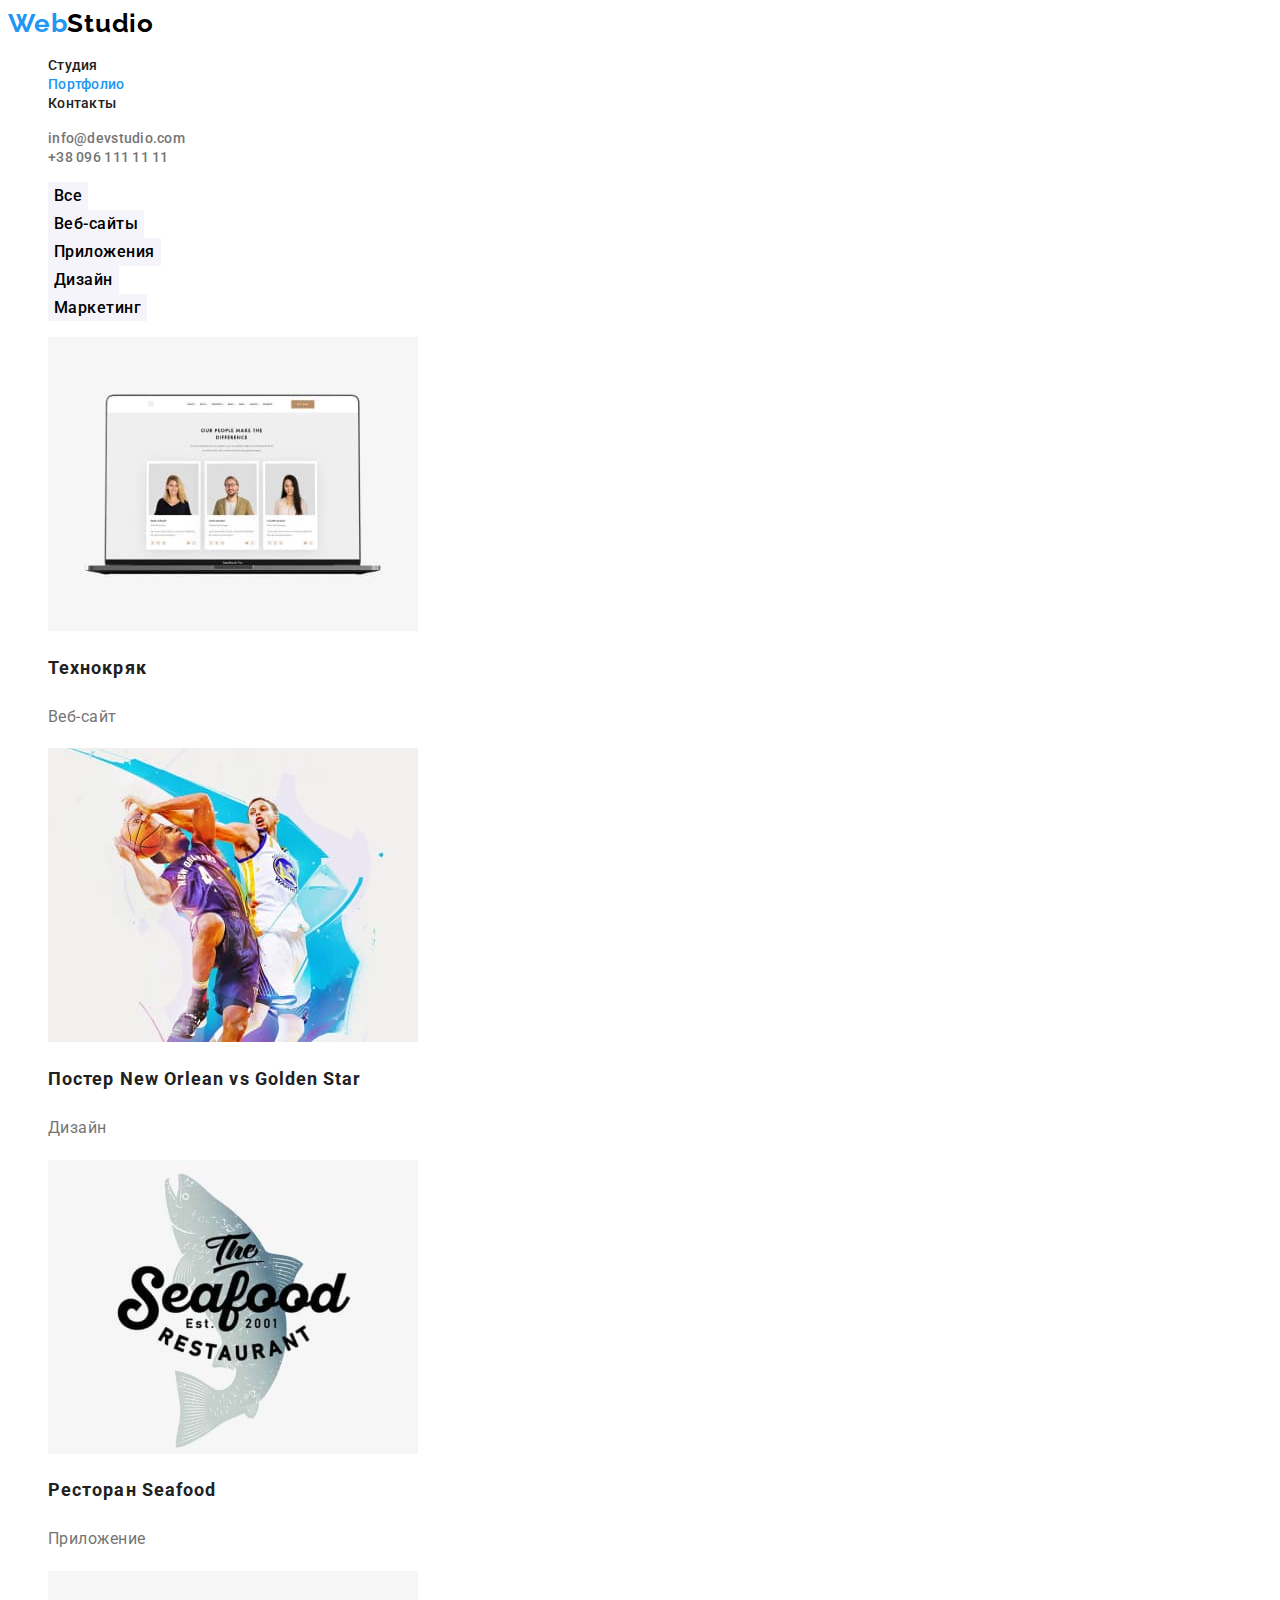
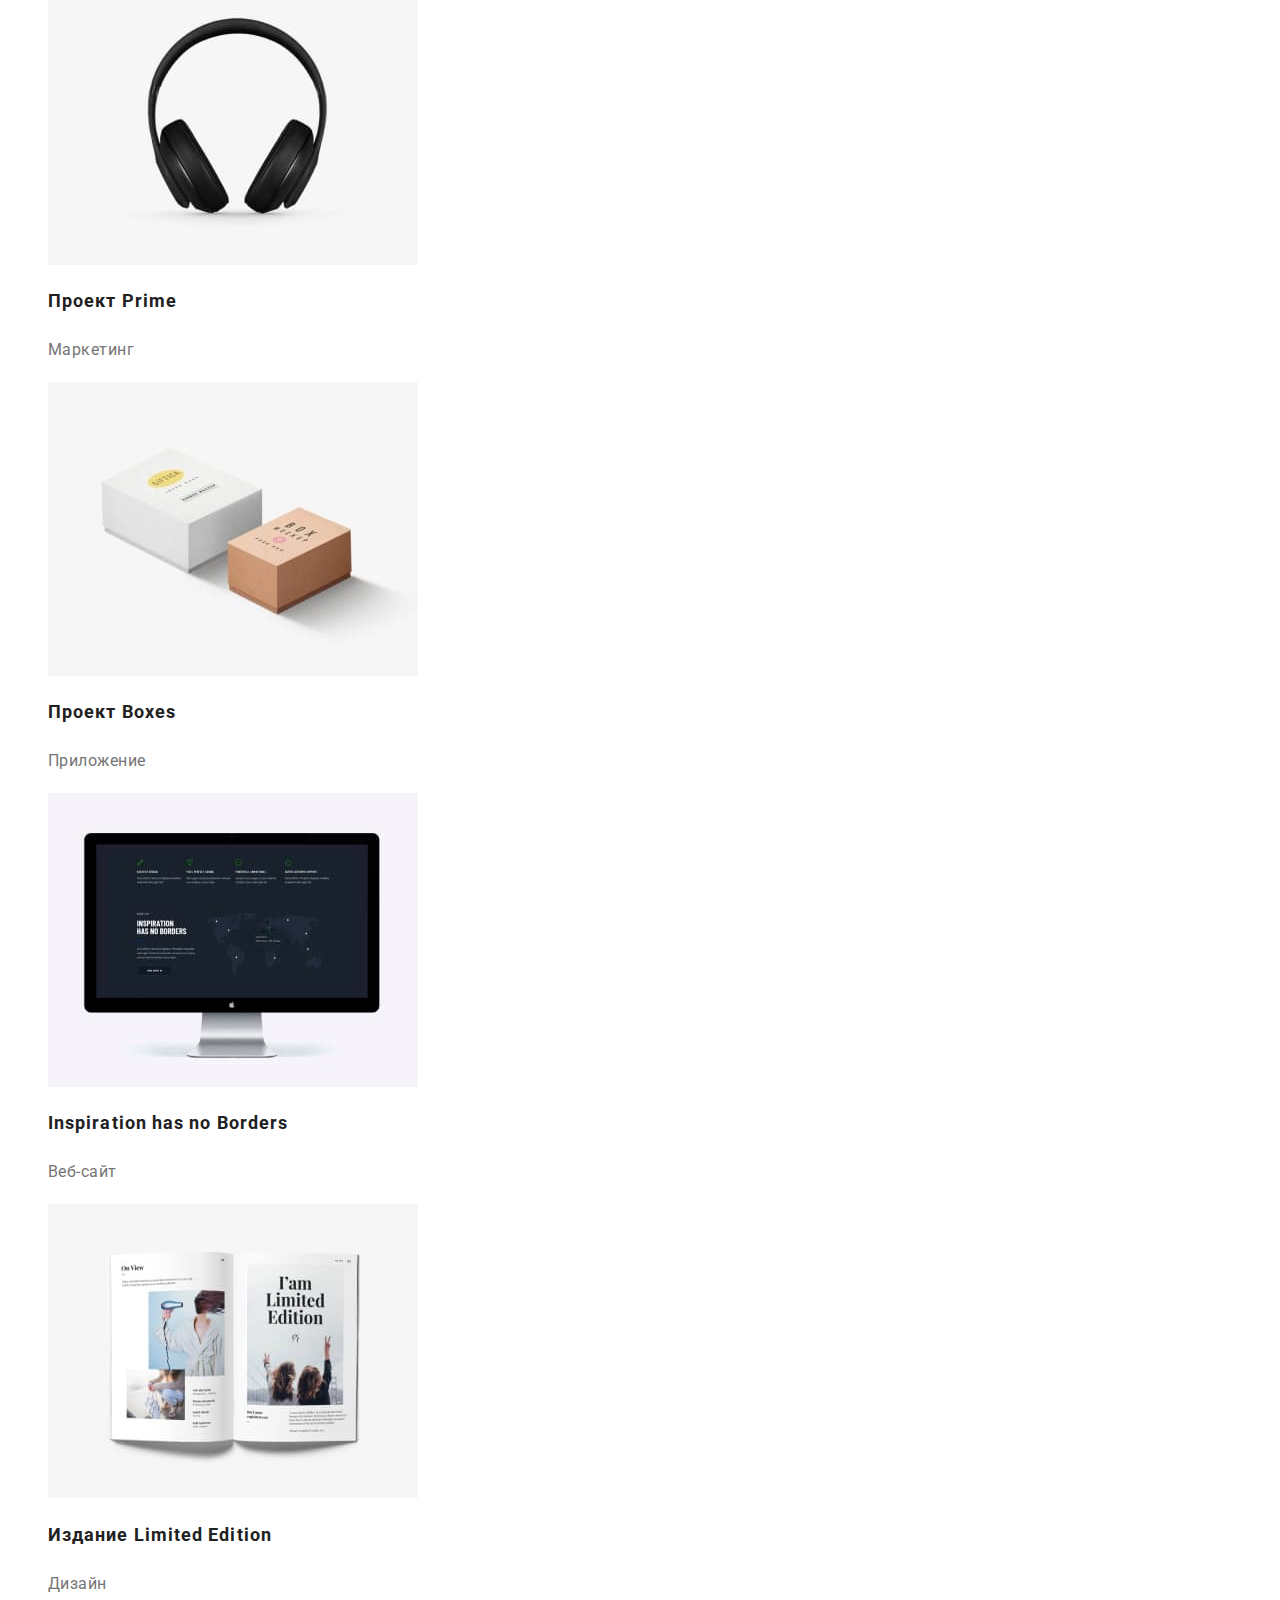
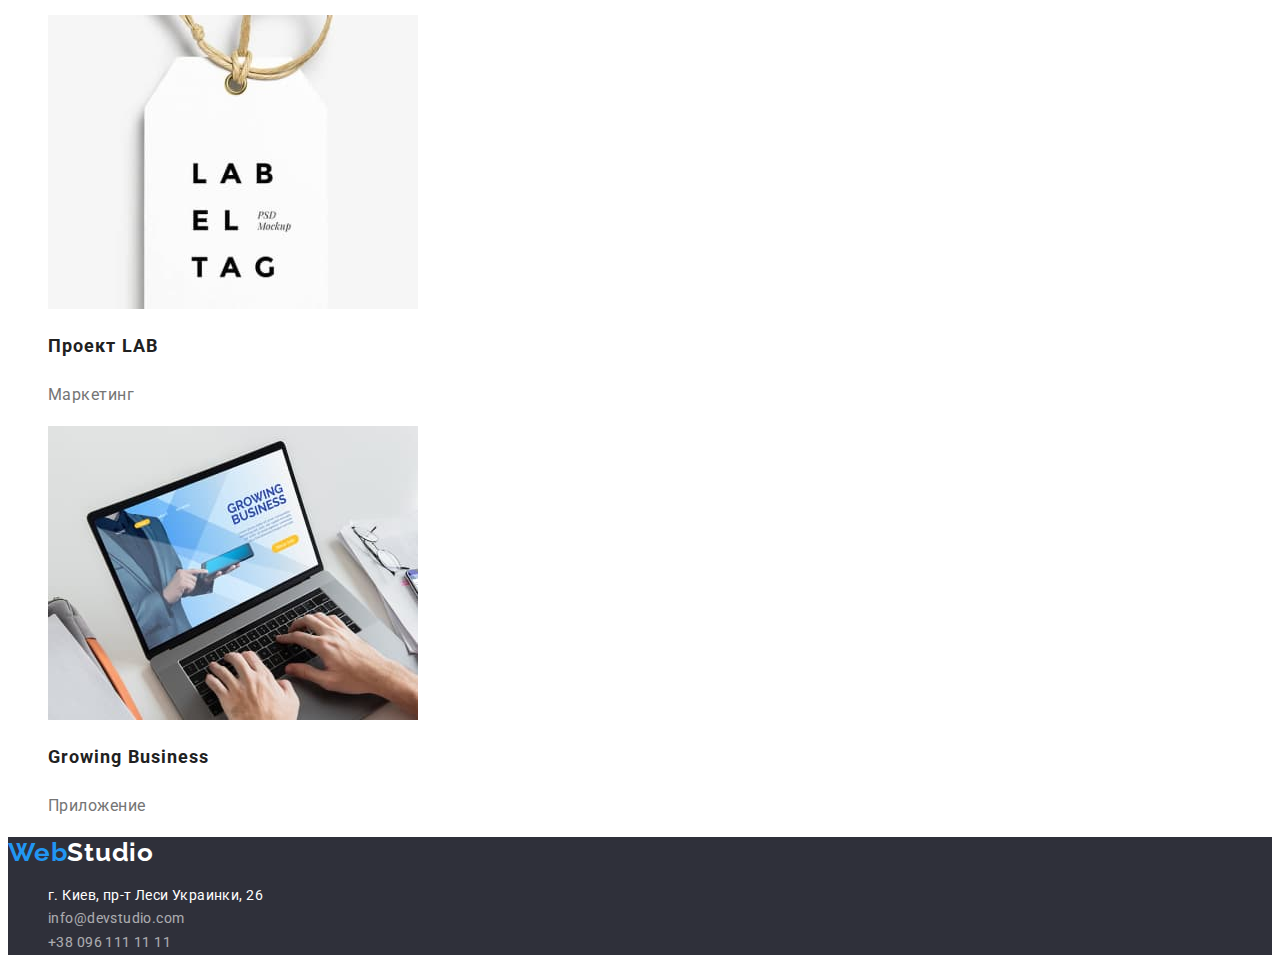
==== portfolio.html @ 5fc8ac6e "Создает репозиторий для ДЗ№3" ====
<!DOCTYPE html>
<html lang="ru">
  <head>
    <meta charset="UTF-8" />
    <meta http-equiv="X-UA-Compatible" content="IE=edge" />
    <meta name="viewport" content="width=device-width, initial-scale=1.0" />
    <title>Портфолио</title>
    <link rel="preconnect" href="https://fonts.googleapis.com" />
    <link rel="preconnect" href="https://fonts.gstatic.com" crossorigin />
    <link
      href="https://fonts.googleapis.com/css2?family=Raleway:wght@700&family=Roboto:wght@400;500;700;900&display=swap"
      rel="stylesheet"
    />
    <link rel="stylesheet" href="./css/styles.css" />
  </head>
  <body>
    <!--Шапка-->
    <header>
      <!--Навигация на странице-->
      <nav>
        <a class="logo" href="./index.html"> <span>Web</span>Studio </a>

        <ul class="nav-list">
          <li><a class="nav-item" href="./index.html">Студия</a></li>
          <li>
            <a class="nav-item active" href="./portfolio.html">Портфолио</a>
          </li>
          <li><a class="nav-item" href="">Контакты</a></li>
        </ul>
      </nav>

      <!--Контакты-->
      <ul>
        <li>
          <a class="link" href="mailto:info@devstudio.com"
            >info@devstudio.com</a
          >
        </li>
        <li><a class="link" href="tel:380961111111">+38 096 111 11 11</a></li>
      </ul>
    </header>

    <!--Портфолио-->
    <main>
      <section>
        <!--Заголовок, который должен быть в контексте, но будет скрыт в CSS-->
        <h1 class="portfolio">Наши работы</h1>
        <!--Заголовок, который должен быть в контексте, но будет скрыт в CSS-->
        <ul>
          <li><button class="portfolio-button" type="button">Все</button></li>
          <li>
            <button class="portfolio-button" type="button">Веб-сайты</button>
          </li>
          <li>
            <button class="portfolio-button" type="button">Приложения</button>
          </li>
          <li>
            <button class="portfolio-button" type="button">Дизайн</button>
          </li>
          <li>
            <button class="portfolio-button" type="button">Маркетинг</button>
          </li>
        </ul>
      </section>

      <section>
        <ul>
          <li>
            <img
              src="./images/portphoto1.jpg"
              alt="Ноутбук с открытым сайтом"
              width="370"
              height="294"
            />
            <h2 class="portfolio-title">Технокряк</h2>
            <p class="portfolio-item">Веб-сайт</p>
          </li>
          <li>
            <img
              src="./images/portphoto2.jpg"
              alt="Два баскетболиста соревнуются за мяч"
              width="370"
              height="294"
            />
            <h2 class="portfolio-title">Постер New Orlean vs Golden Star</h2>
            <p class="portfolio-item">Дизайн</p>
          </li>
          <li>
            <img
              src="./images/portphoto3.jpg"
              alt="Логотип рыбного ресторана"
              width="370"
              height="294"
            />
            <h2 class="portfolio-title">Ресторан Seafood</h2>
            <p class="portfolio-item">Приложение</p>
          </li>
          <li>
            <img
              src="./images/portphoto4.jpg"
              alt="Наушники"
              width="370"
              height="294"
            />
            <h2 class="portfolio-title">Проект Prime</h2>
            <p class="portfolio-item">Маркетинг</p>
          </li>
          <li>
            <img
              src="./images/portphoto5.jpg"
              alt="Две коробки"
              width="370"
              height="294"
            />
            <h2 class="portfolio-title">Проект Boxes</h2>
            <p class="portfolio-item">Приложение</p>
          </li>
          <li>
            <img
              src="./images/portphoto6.jpg"
              alt="Аймак"
              width="370"
              height="294"
            />
            <h2 class="portfolio-title">Inspiration has no Borders</h2>
            <p class="portfolio-item">Веб-сайт</p>
          </li>
          <li>
            <img
              src="./images/portphoto7.jpg"
              alt="Открытый журнал"
              width="370"
              height="294"
            />
            <h2 class="portfolio-title">Издание Limited Edition</h2>
            <p class="portfolio-item">Дизайн</p>
          </li>
          <li>
            <img
              src="./images/portphoto8.jpg"
              alt="Вещевая бирка с названием"
              width="370"
              height="294"
            />
            <h2 class="portfolio-title">Проект LAB</h2>
            <p class="portfolio-item">Маркетинг</p>
          </li>
          <li>
            <img
              src="./images/portphoto9.jpg"
              alt="Ноутбук на котором печатает человек"
              width="370"
              height="294"
            />
            <h2 class="portfolio-title">Growing Business</h2>
            <p class="portfolio-item">Приложение</p>
          </li>
        </ul>
      </section>
    </main>

    <!--Подвал-->
    <footer class="footer">
      <a class="logo footer-logo" href="./index.html"><span>Web</span>Studio</a>
      <address>
        <ul>
          <li>
            <a
              class="footer-address"
              href="https://goo.gl/maps/LVqfHqfzvZJYVTbu8"
              target="_blank"
              >г. Киев, пр-т Леси Украинки, 26</a
            >
          </li>
          <li>
            <a class="footer-contact" href="mailto:info@devstudio.com"
              >info@devstudio.com</a
            >
          </li>
          <li>
            <a class="footer-contact" href="tel:380961111111"
              >+38 096 111 11 11</a
            >
          </li>
        </ul>
      </address>
    </footer>
  </body>
</html>
---- css/styles.css ----
:root {
  --text-color-main: #212121;
  --text-color-second: #757575;
  --text-color-white: #ffffff;
  --text-color-black: #000000;

  --color-blue: #2196f3;

  --bg-color-grey: #f5f4fa;
  --bg-color-white: #ffffff;
  --bg-color-dark: #2f303a;
}
body {
  color: var(--text-color-main);
  background-color: var(--bg-color-white);
  font-family: Roboto, sans-serif;
}

ul {
  list-style: none;
}

a {
  text-decoration: none;
}

.logo {
  font-family: Raleway, sans-serif;
  font-size: 26px;
  font-weight: 700;
  letter-spacing: 0.03em;
  color: var(--text-color-black);
  line-height: 1.19;
}

.logo span {
  color: var(--color-blue);
}

.nav-item {
  font-size: 14px;
  font-weight: 500;
  color: var(--text-color-main);
  letter-spacing: 0.02em;
  line-height: 1.14;
}

.nav-item:hover,
.nav-item:focus,
.nav-item.active {
  color: var(--color-blue);
  outline: none;
}

.link {
  font-size: 14px;
  font-weight: 500;
  color: var(--text-color-second);
  letter-spacing: 0.02em;
  line-height: 1.14;
}

.link:hover,
.link:focus {
  color: var(--color-blue);
  outline: none;
}

/* Герой */

.hero {
  background: var(--bg-color-dark);
}

.hero-title {
  font-size: 44px;
  font-weight: 900;
  text-transform: uppercase;
  text-align: center;
  color: var(--text-color-white);
  letter-spacing: 0.06em;
  line-height: 1.36;
}

.hero-button {
  font-size: 16px;
  font-family: inherit;
  font-weight: 700;
  text-align: center;
  cursor: pointer;
  color: var(--text-color-white);
  background: var(--color-blue);
  border: none;
  width: 200px;
  height: 50px;
  letter-spacing: 0.06em;
  line-height: 1.88;
}

/* Преимущкства */

.advantage {
  display: none;
}

.advantage-points {
  font-size: 14px;
  font-weight: 700;
  text-transform: uppercase;
  letter-spacing: 0.03em;
  line-height: 1.14;
}

.advantage-items {
  color: var(--text-color-second);
  font-size: 14px;
  letter-spacing: 0.03em;
  line-height: 1.71;
}

/* Чем мы занимаемся */

.business-title {
  font-size: 36px;
  font-weight: 700;
  text-align: center;
  letter-spacing: 0.03em;
  line-height: 1.17;
}

/* Команда */

.team {
  background-color: var(--bg-color-grey);
}

.team-title {
  font-size: 36px;
  font-weight: 700;
  text-align: center;
  letter-spacing: 0.03em;
  line-height: 1.17;
}

.team-member {
  font-size: 16px;
  font-weight: 500;
  letter-spacing: 0.03em;
  line-height: 1.19;
}

.team-duty {
  font-size: 16px;
  letter-spacing: 0.03em;
  line-height: 1.19;
  color: var(--text-color-second);
}

/* Футер */

.footer {
  background: var(--bg-color-dark);
}

.footer-logo {
  color: var(--text-color-white);
}

.footer-address {
  color: var(--text-color-white);
  font-style: normal;
  font-size: 14px;
  letter-spacing: 0.03em;
  line-height: 1.71;
}

.footer-address:hover,
.footer-address:focus {
  color: var(--color-blue);
  outline: none;
}
.footer-contact {
  color: var(--text-color-white);
  font-style: normal;
  font-size: 14px;
  opacity: 0.6;
  letter-spacing: 0.03em;
  line-height: 1.71;
}

.footer-contact:hover,
.footer-contact:focus {
  color: var(--color-blue);
  outline: none;
}

/* Портфолио кнопки */

.portfolio {
  display: none;
}

.portfolio-button {
  font-size: 16px;
  font-family: inherit;
  font-weight: 500;
  text-align: center;
  cursor: pointer;
  background: var(--bg-color-grey);
  border: none;
  letter-spacing: 0.03em;
  line-height: 1.62;
}

.portfolio-button:hover,
.portfolio-button:focus {
  background: var(--color-blue);
  color: var(--bg-color-white);
  outline: none;
}

/* Портфолио карточки */

.portfolio-title {
  font-size: 18px;
  font-weight: 700;
  letter-spacing: 0.06em;
  line-height: 2;
}
.portfolio-item {
  font-size: 16px;
  letter-spacing: 0.03em;
  line-height: 1.88;
  color: var(--text-color-second);
}
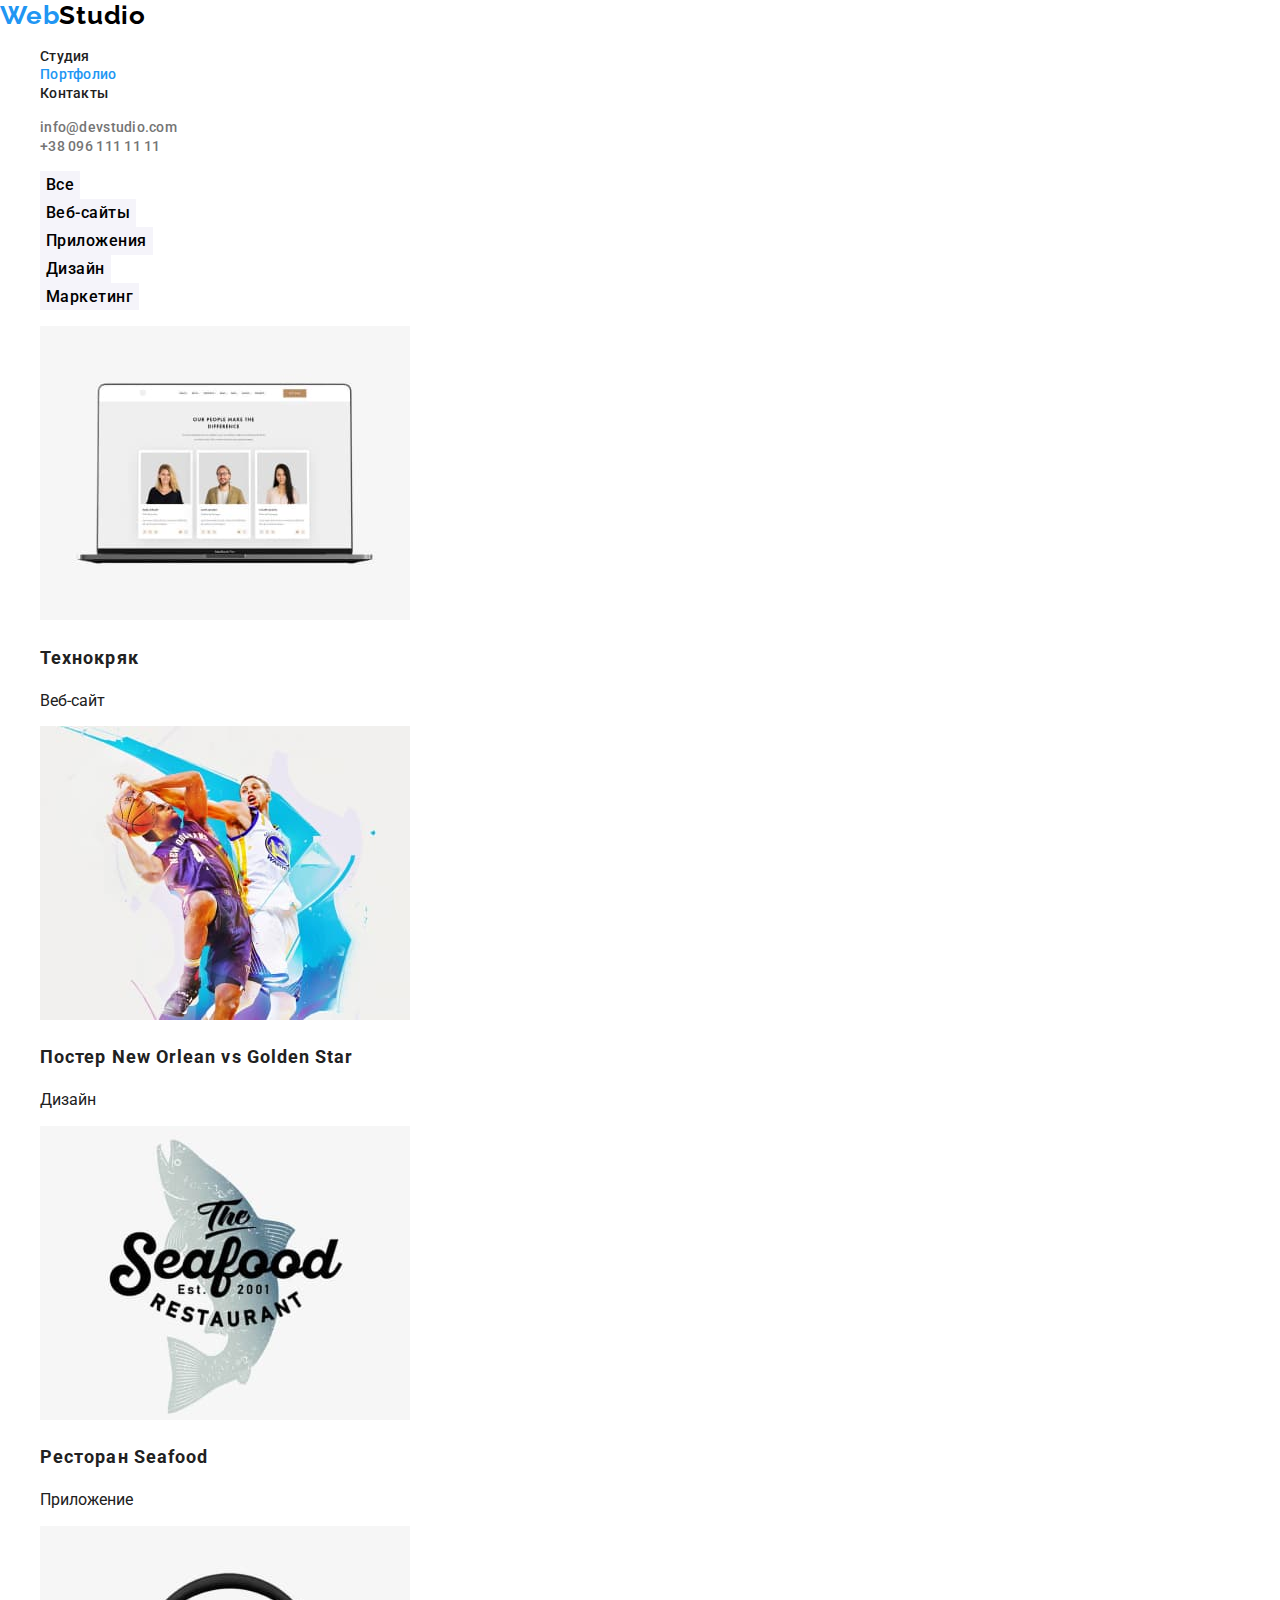
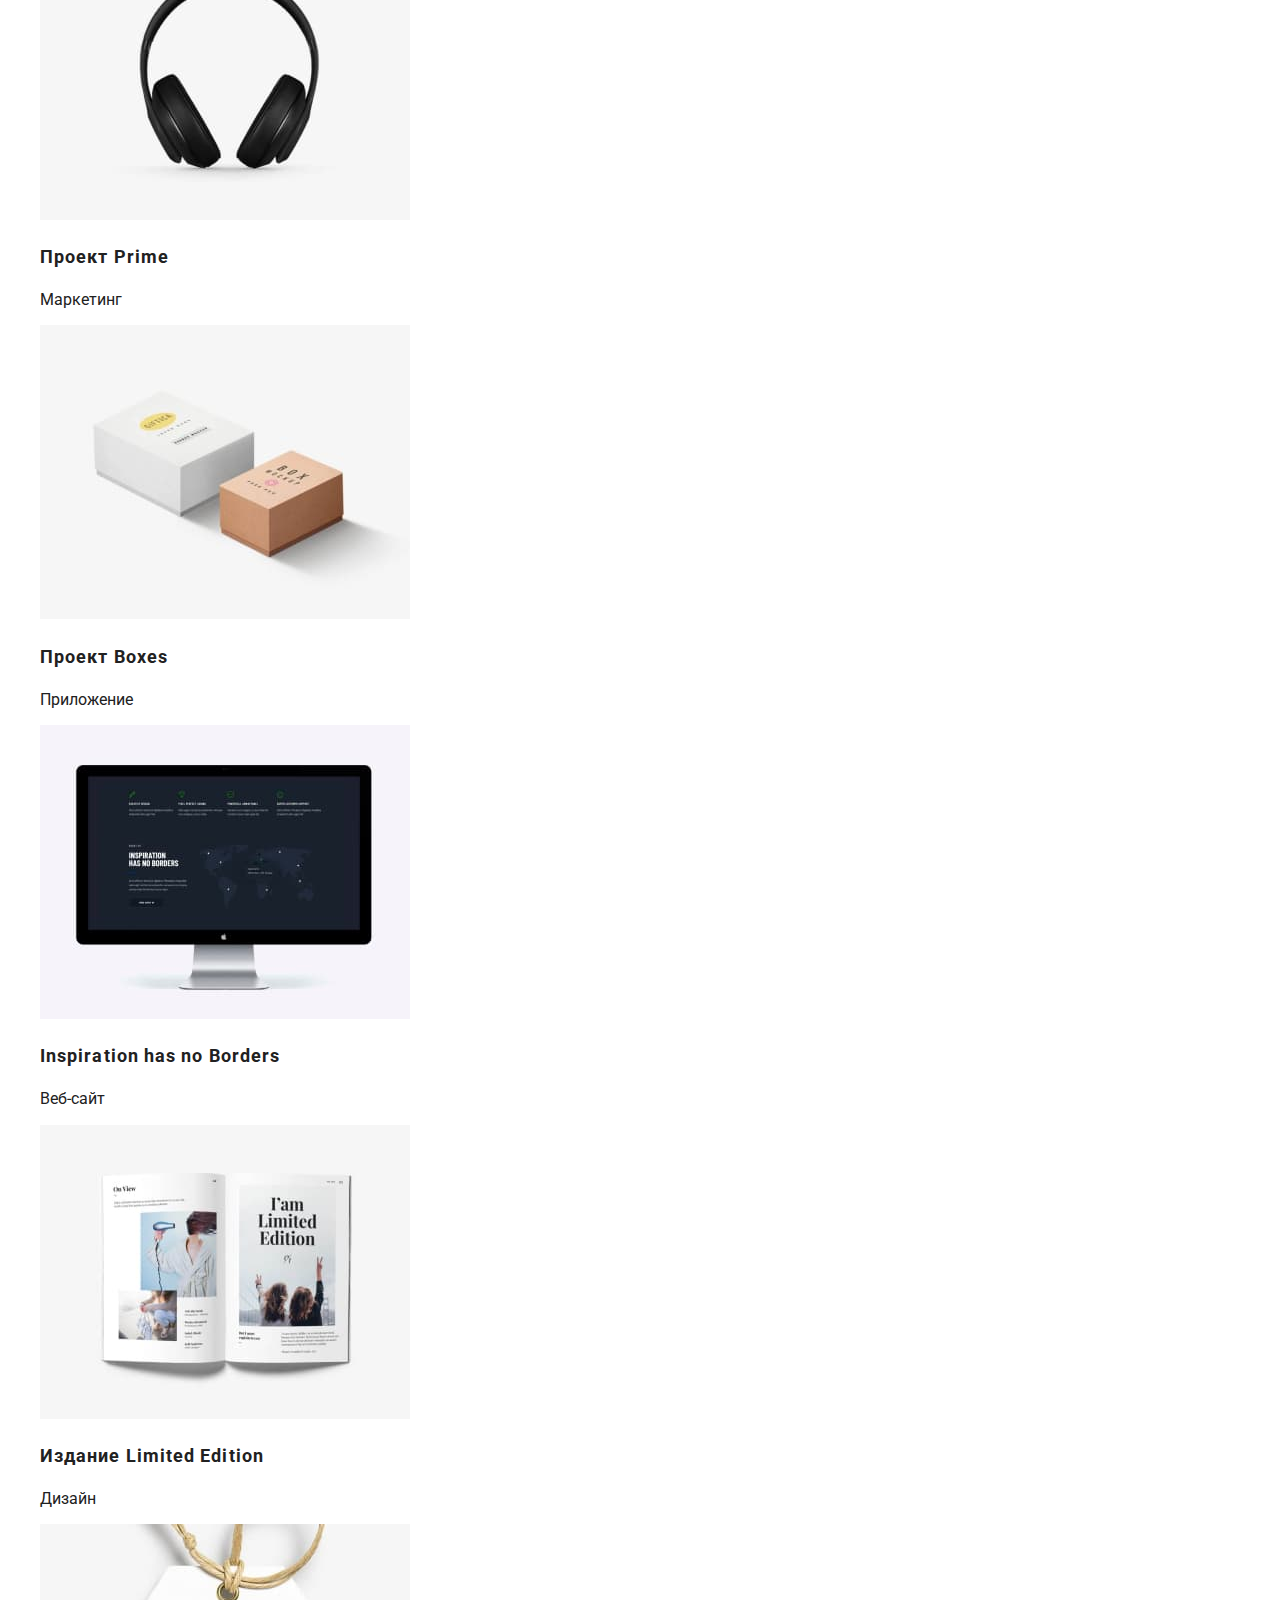
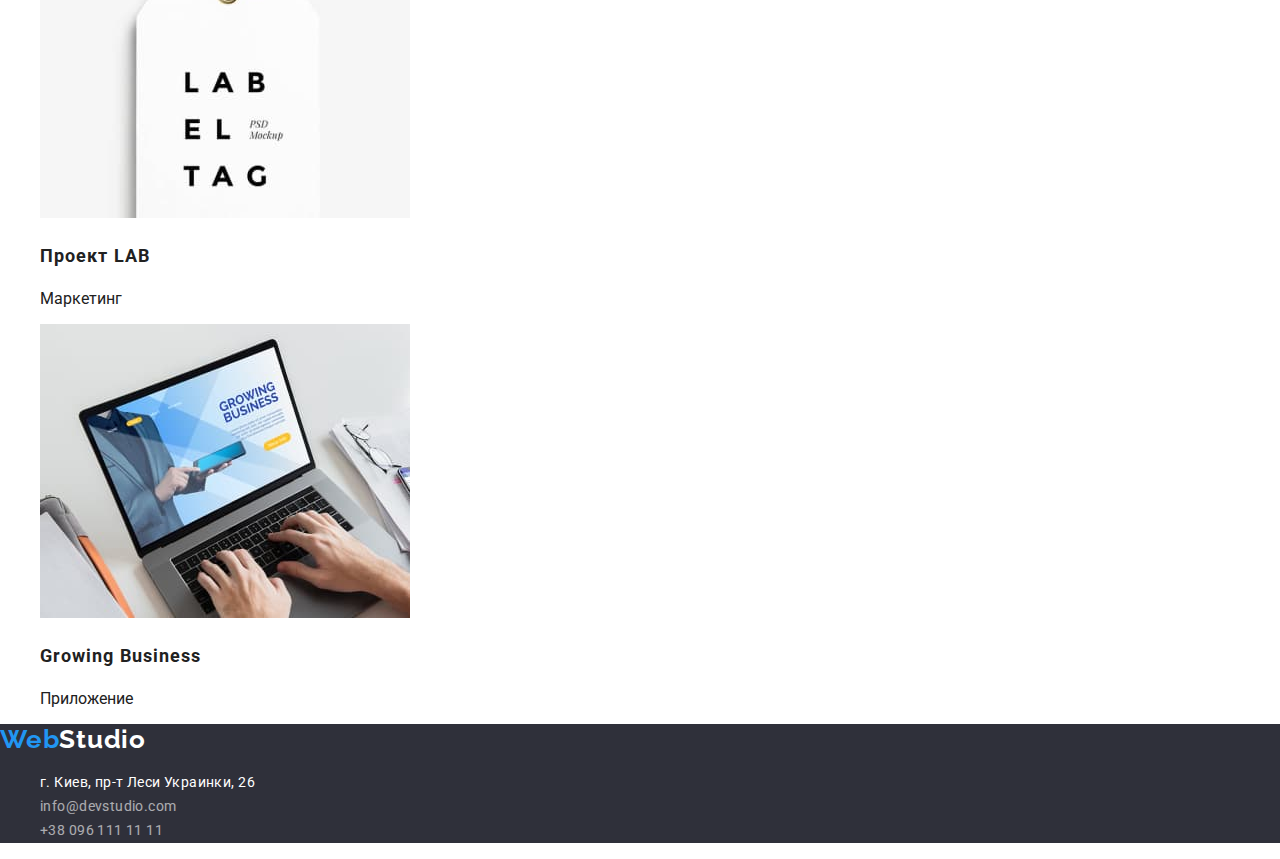
==== commit ad8e771a: "Добавляет разметку для Блочной модели и Flex" ====
--- a/portfolio.html
+++ b/portfolio.html
@@ -11,179 +11,225 @@
       href="https://fonts.googleapis.com/css2?family=Raleway:wght@700&family=Roboto:wght@400;500;700;900&display=swap"
       rel="stylesheet"
     />
+    <link
+      rel="stylesheet"
+      href="https://cdnjs.cloudflare.com/ajax/libs/modern-normalize/1.1.0/modern-normalize.min.css"
+    />
     <link rel="stylesheet" href="./css/styles.css" />
   </head>
   <body>
     <!--Шапка-->
     <header>
-      <!--Навигация на странице-->
-      <nav>
-        <a class="logo" href="./index.html"> <span>Web</span>Studio </a>
-
-        <ul class="nav-list">
-          <li><a class="nav-item" href="./index.html">Студия</a></li>
-          <li>
-            <a class="nav-item active" href="./portfolio.html">Портфолио</a>
-          </li>
-          <li><a class="nav-item" href="">Контакты</a></li>
-        </ul>
-      </nav>
-
-      <!--Контакты-->
-      <ul>
-        <li>
-          <a class="link" href="mailto:info@devstudio.com"
-            >info@devstudio.com</a
-          >
-        </li>
-        <li><a class="link" href="tel:380961111111">+38 096 111 11 11</a></li>
-      </ul>
+      <div class="container">
+        <div class="header">
+          <!--Навигация на странице-->
+          <nav class="navigation">
+            <a class="logo" href="./index.html"><span>Web</span>Studio</a>
+
+            <ul class="nav-list">
+              <li><a class="nav-item" href="./index.html">Студия</a></li>
+              <li>
+                <a class="nav-item active" href="./portfolio.html">Портфолио</a>
+              </li>
+              <li><a class="nav-item" href="">Контакты</a></li>
+            </ul>
+          </nav>
+
+          <!--Контакты-->
+          <ul class="contacts">
+            <li>
+              <a class="link" href="mailto:info@devstudio.com"
+                >info@devstudio.com</a
+              >
+            </li>
+            <li>
+              <a class="link" href="tel:380961111111">+38 096 111 11 11</a>
+            </li>
+          </ul>
+        </div>
+      </div>
     </header>
 
     <!--Портфолио-->
     <main>
       <section>
-        <!--Заголовок, который должен быть в контексте, но будет скрыт в CSS-->
-        <h1 class="portfolio">Наши работы</h1>
-        <!--Заголовок, который должен быть в контексте, но будет скрыт в CSS-->
-        <ul>
-          <li><button class="portfolio-button" type="button">Все</button></li>
-          <li>
-            <button class="portfolio-button" type="button">Веб-сайты</button>
-          </li>
-          <li>
-            <button class="portfolio-button" type="button">Приложения</button>
-          </li>
-          <li>
-            <button class="portfolio-button" type="button">Дизайн</button>
-          </li>
-          <li>
-            <button class="portfolio-button" type="button">Маркетинг</button>
-          </li>
-        </ul>
-      </section>
-
-      <section>
-        <ul>
-          <li>
-            <img
-              src="./images/portphoto1.jpg"
-              alt="Ноутбук с открытым сайтом"
-              width="370"
-              height="294"
-            />
-            <h2 class="portfolio-title">Технокряк</h2>
-            <p class="portfolio-item">Веб-сайт</p>
-          </li>
-          <li>
-            <img
-              src="./images/portphoto2.jpg"
-              alt="Два баскетболиста соревнуются за мяч"
-              width="370"
-              height="294"
-            />
-            <h2 class="portfolio-title">Постер New Orlean vs Golden Star</h2>
-            <p class="portfolio-item">Дизайн</p>
-          </li>
-          <li>
-            <img
-              src="./images/portphoto3.jpg"
-              alt="Логотип рыбного ресторана"
-              width="370"
-              height="294"
-            />
-            <h2 class="portfolio-title">Ресторан Seafood</h2>
-            <p class="portfolio-item">Приложение</p>
-          </li>
-          <li>
-            <img
-              src="./images/portphoto4.jpg"
-              alt="Наушники"
-              width="370"
-              height="294"
-            />
-            <h2 class="portfolio-title">Проект Prime</h2>
-            <p class="portfolio-item">Маркетинг</p>
-          </li>
-          <li>
-            <img
-              src="./images/portphoto5.jpg"
-              alt="Две коробки"
-              width="370"
-              height="294"
-            />
-            <h2 class="portfolio-title">Проект Boxes</h2>
-            <p class="portfolio-item">Приложение</p>
-          </li>
-          <li>
-            <img
-              src="./images/portphoto6.jpg"
-              alt="Аймак"
-              width="370"
-              height="294"
-            />
-            <h2 class="portfolio-title">Inspiration has no Borders</h2>
-            <p class="portfolio-item">Веб-сайт</p>
-          </li>
-          <li>
-            <img
-              src="./images/portphoto7.jpg"
-              alt="Открытый журнал"
-              width="370"
-              height="294"
-            />
-            <h2 class="portfolio-title">Издание Limited Edition</h2>
-            <p class="portfolio-item">Дизайн</p>
-          </li>
-          <li>
-            <img
-              src="./images/portphoto8.jpg"
-              alt="Вещевая бирка с названием"
-              width="370"
-              height="294"
-            />
-            <h2 class="portfolio-title">Проект LAB</h2>
-            <p class="portfolio-item">Маркетинг</p>
-          </li>
-          <li>
-            <img
-              src="./images/portphoto9.jpg"
-              alt="Ноутбук на котором печатает человек"
-              width="370"
-              height="294"
-            />
-            <h2 class="portfolio-title">Growing Business</h2>
-            <p class="portfolio-item">Приложение</p>
-          </li>
-        </ul>
+        <div class="portfolio-galery">
+          <div class="container">
+            <!--Заголовок, который должен быть в контексте, но будет скрыт в CSS-->
+            <h1 class="portfolio">Наши работы</h1>
+            <!--Заголовок, который должен быть в контексте, но будет скрыт в CSS-->
+            <ul class="buttons">
+              <li>
+                <button class="portfolio-button" type="button">Все</button>
+              </li>
+              <li>
+                <button class="portfolio-button" type="button">
+                  Веб-сайты
+                </button>
+              </li>
+              <li>
+                <button class="portfolio-button" type="button">
+                  Приложения
+                </button>
+              </li>
+              <li>
+                <button class="portfolio-button" type="button">Дизайн</button>
+              </li>
+              <li>
+                <button class="portfolio-button" type="button">
+                  Маркетинг
+                </button>
+              </li>
+            </ul>
+          </div>
+
+          <div class="container">
+            <ul class="card-flex">
+              <li class="card-element">
+                <img
+                  src="./images/portphoto1.jpg"
+                  alt="Ноутбук с открытым сайтом"
+                  width="370"
+                  height="294"
+                />
+                <div class="portfolio-description">
+                  <h2 class="portfolio-title">Технокряк</h2>
+                  <p class="portfolio-subtitle">Веб-сайт</p>
+                </div>
+              </li>
+              <li class="card-element">
+                <img
+                  src="./images/portphoto2.jpg"
+                  alt="Два баскетболиста соревнуются за мяч"
+                  width="370"
+                  height="294"
+                />
+                <div class="portfolio-description">
+                  <h2 class="portfolio-title">
+                    Постер New Orlean vs Golden Star
+                  </h2>
+                  <p class="portfolio-subtitle">Дизайн</p>
+                </div>
+              </li>
+              <li class="card-element">
+                <img
+                  src="./images/portphoto3.jpg"
+                  alt="Логотип рыбного ресторана"
+                  width="370"
+                  height="294"
+                />
+                <div class="portfolio-description">
+                  <h2 class="portfolio-title">Ресторан Seafood</h2>
+                  <p class="portfolio-subtitle">Приложение</p>
+                </div>
+              </li>
+              <li class="card-element">
+                <img
+                  src="./images/portphoto4.jpg"
+                  alt="Наушники"
+                  width="370"
+                  height="294"
+                />
+                <div class="portfolio-description">
+                  <h2 class="portfolio-title">Проект Prime</h2>
+                  <p class="portfolio-subtitle">Маркетинг</p>
+                </div>
+              </li>
+              <li class="card-element">
+                <img
+                  src="./images/portphoto5.jpg"
+                  alt="Две коробки"
+                  width="370"
+                  height="294"
+                />
+                <div class="portfolio-description">
+                  <h2 class="portfolio-title">Проект Boxes</h2>
+                  <p class="portfolio-subtitle">Приложение</p>
+                </div>
+              </li>
+              <li class="card-element">
+                <img
+                  src="./images/portphoto6.jpg"
+                  alt="Аймак"
+                  width="370"
+                  height="294"
+                />
+                <div class="portfolio-description">
+                  <h2 class="portfolio-title">Inspiration has no Borders</h2>
+                  <p class="portfolio-subtitle">Веб-сайт</p>
+                </div>
+              </li>
+              <li class="card-element">
+                <img
+                  src="./images/portphoto7.jpg"
+                  alt="Открытый журнал"
+                  width="370"
+                  height="294"
+                />
+                <div class="portfolio-description">
+                  <h2 class="portfolio-title">Издание Limited Edition</h2>
+                  <p class="portfolio-subtitle">Дизайн</p>
+                </div>
+              </li>
+              <li class="card-element">
+                <img
+                  src="./images/portphoto8.jpg"
+                  alt="Вещевая бирка с названием"
+                  width="370"
+                  height="294"
+                />
+                <div class="portfolio-description">
+                  <h2 class="portfolio-title">Проект LAB</h2>
+                  <p class="portfolio-subtitle">Маркетинг</p>
+                </div>
+              </li>
+              <li class="card-element">
+                <img
+                  src="./images/portphoto9.jpg"
+                  alt="Ноутбук на котором печатает человек"
+                  width="370"
+                  height="294"
+                />
+                <div class="portfolio-description">
+                  <h2 class="portfolio-title">Growing Business</h2>
+                  <p class="portfolio-subtitle">Приложение</p>
+                </div>
+              </li>
+            </ul>
+          </div>
+        </div>
       </section>
     </main>
 
     <!--Подвал-->
     <footer class="footer">
-      <a class="logo footer-logo" href="./index.html"><span>Web</span>Studio</a>
-      <address>
-        <ul>
-          <li>
-            <a
-              class="footer-address"
-              href="https://goo.gl/maps/LVqfHqfzvZJYVTbu8"
-              target="_blank"
-              >г. Киев, пр-т Леси Украинки, 26</a
-            >
-          </li>
-          <li>
-            <a class="footer-contact" href="mailto:info@devstudio.com"
-              >info@devstudio.com</a
-            >
-          </li>
-          <li>
-            <a class="footer-contact" href="tel:380961111111"
-              >+38 096 111 11 11</a
-            >
-          </li>
-        </ul>
-      </address>
+      <div class="container">
+        <a class="logo footer-logo" href="./index.html"
+          ><span>Web</span>Studio</a
+        >
+        <address>
+          <ul>
+            <li>
+              <a
+                class="footer-address"
+                href="https://goo.gl/maps/LVqfHqfzvZJYVTbu8"
+                target="_blank"
+                >г. Киев, пр-т Леси Украинки, 26</a
+              >
+            </li>
+            <li>
+              <a class="footer-contact mail" href="mailto:info@devstudio.com"
+                >info@devstudio.com</a
+              >
+            </li>
+            <li>
+              <a class="footer-contact tel" href="tel:380961111111"
+                >+38 096 111 11 11</a
+              >
+            </li>
+          </ul>
+        </address>
+      </div>
     </footer>
   </body>
 </html>
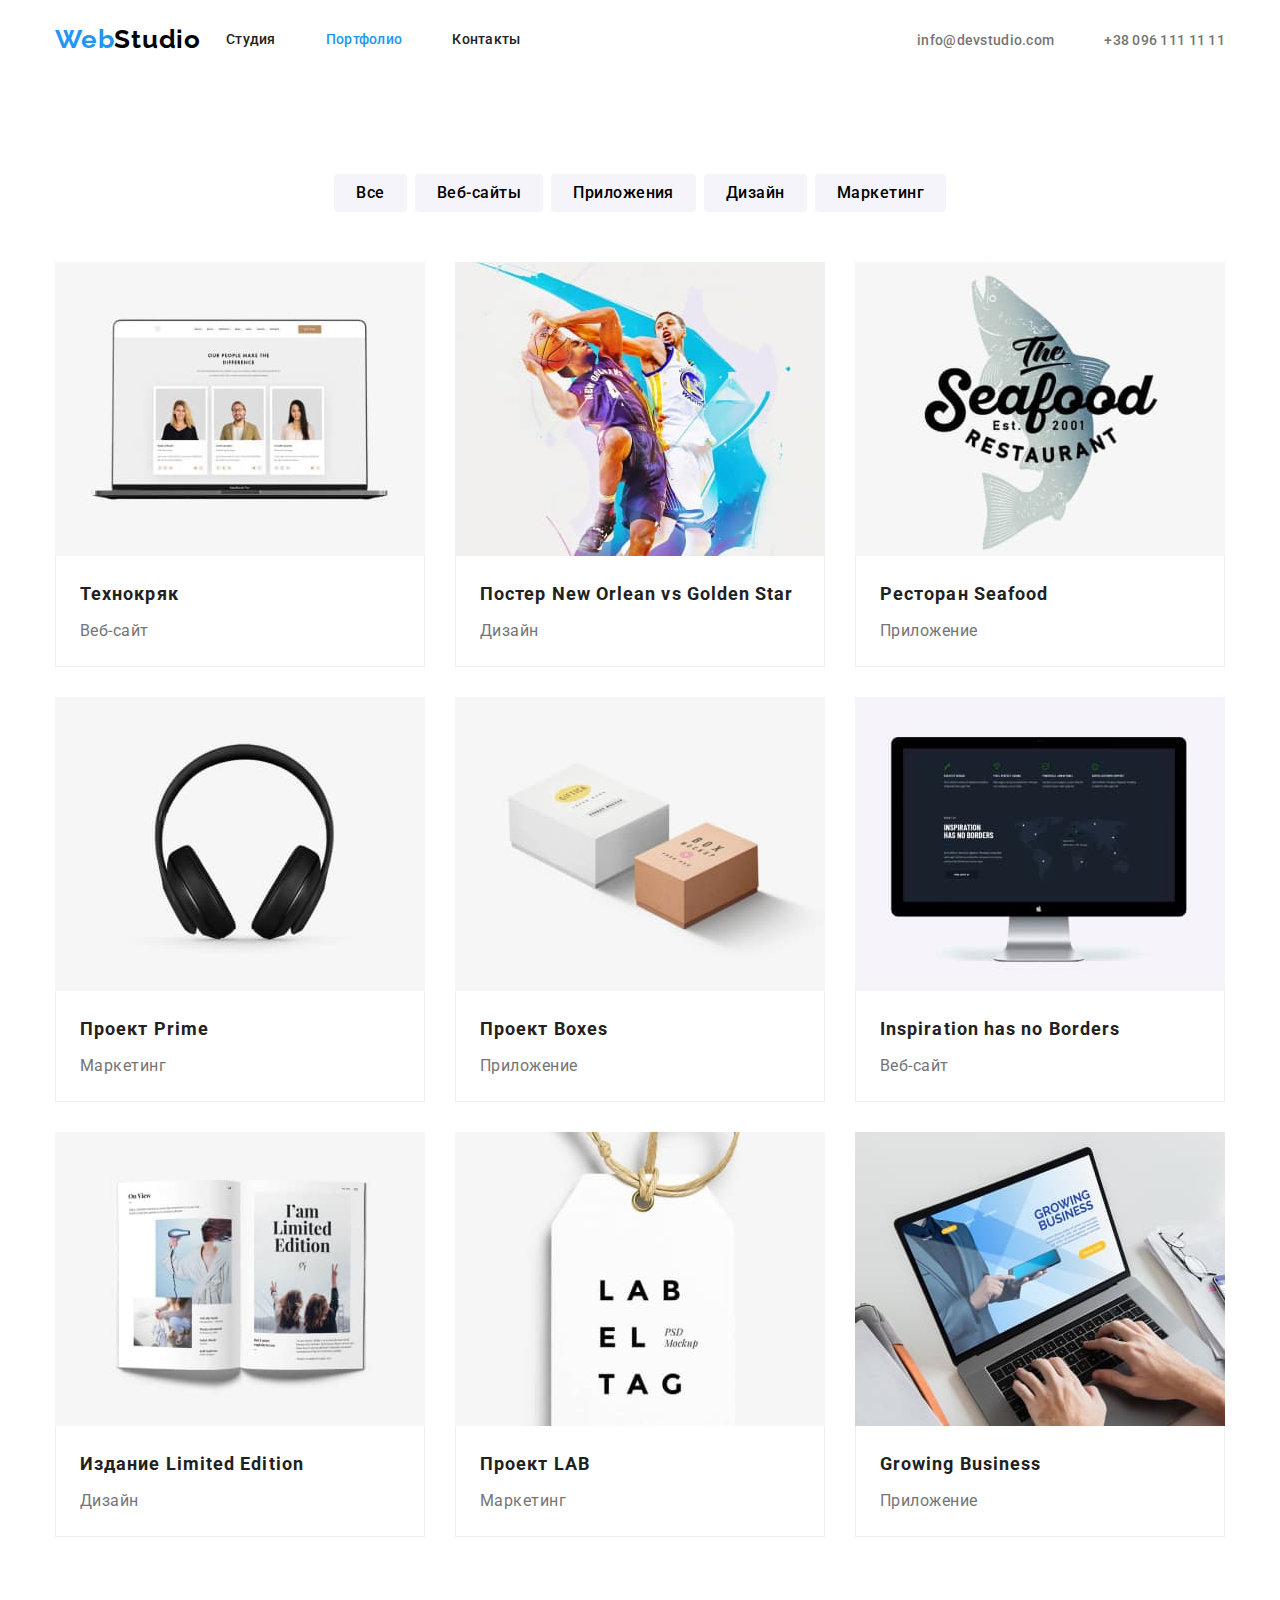
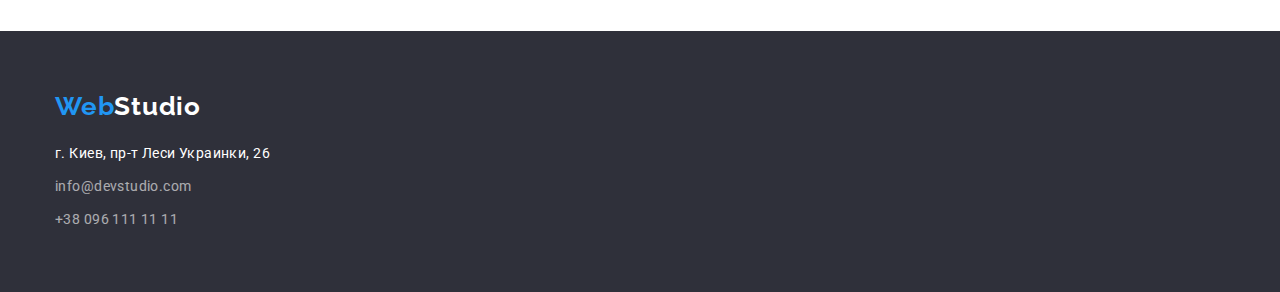
==== commit d98e45bb: "Убирает контрольную outline и Скрывает заголовки" ====
--- a/portfolio.html
+++ b/portfolio.html
@@ -56,7 +56,7 @@
         <div class="portfolio-galery">
           <div class="container">
             <!--Заголовок, который должен быть в контексте, но будет скрыт в CSS-->
-            <h1 class="portfolio">Наши работы</h1>
+            <h1 class="portfolio visually-hidden">Наши работы</h1>
             <!--Заголовок, который должен быть в контексте, но будет скрыт в CSS-->
             <ul class="buttons">
               <li>
--- a/css/styles.css
+++ b/css/styles.css
@@ -10,6 +10,13 @@
   --bg-color-white: #ffffff;
   --bg-color-dark: #2f303a;
 }
+
+*,
+*::before,
+*::after {
+  box-sizing: border-box;
+}
+
 body {
   color: var(--text-color-main);
   background-color: var(--bg-color-white);
@@ -18,10 +25,42 @@
 
 ul {
   list-style: none;
+  margin: 0;
+  padding: 0;
 }
 
 a {
   text-decoration: none;
+}
+
+h1,
+h2,
+h3,
+h4,
+h5,
+h6,
+p {
+  margin: 0;
+}
+
+img {
+  display: block;
+}
+
+.container {
+  width: 1200px;
+  padding: 0 15px;
+  margin: 0 auto;
+  /* outline: 1px solid tomato; */
+}
+.header {
+  display: flex;
+  align-items: center;
+  justify-content: space-between;
+}
+
+.navigation {
+  display: flex;
 }
 
 .logo {
@@ -31,10 +70,17 @@
   letter-spacing: 0.03em;
   color: var(--text-color-black);
   line-height: 1.19;
+  padding: 24px 0 25px;
 }
 
 .logo span {
   color: var(--color-blue);
+}
+
+.nav-list {
+  display: flex;
+  justify-content: center;
+  align-items: center;
 }
 
 .nav-item {
@@ -43,6 +89,9 @@
   color: var(--text-color-main);
   letter-spacing: 0.02em;
   line-height: 1.14;
+
+  padding: 32px 25px;
+  display: block;
 }
 
 .nav-item:hover,
@@ -52,6 +101,18 @@
   outline: none;
 }
 
+.contacts {
+  display: flex;
+  align-items: center;
+}
+/* .contacts li + li {
+  margin-left: 50px; 
+ } */
+
+.contacts li:first-child {
+  margin-right: 50px;
+}
+
 .link {
   font-size: 14px;
   font-weight: 500;
@@ -70,19 +131,31 @@
 
 .hero {
   background: var(--bg-color-dark);
+  text-align: center;
+  padding: 200px 0;
 }
 
 .hero-title {
   font-size: 44px;
   font-weight: 900;
   text-transform: uppercase;
-  text-align: center;
+  width: 696px;
+  margin: 0 auto;
+
   color: var(--text-color-white);
   letter-spacing: 0.06em;
   line-height: 1.36;
+
+  /* padding-top: 200px; */
+  margin-bottom: 30px;
 }
 
 .hero-button {
+  display: inline-block;
+  border-radius: 4px;
+  padding: 10px 32px;
+  min-width: 200px;
+
   font-size: 16px;
   font-family: inherit;
   font-weight: 700;
@@ -91,16 +164,42 @@
   color: var(--text-color-white);
   background: var(--color-blue);
   border: none;
-  width: 200px;
   height: 50px;
   letter-spacing: 0.06em;
   line-height: 1.88;
 }
 
-/* Преимущкства */
+/* Преимущества!!!!!! */
 
 .advantage {
-  display: none;
+  padding-top: 94px;
+  padding-bottom: 94px;
+}
+
+.visually-hidden {
+  position: absolute;
+  width: 1px;
+  height: 1px;
+  margin: -1px;
+  border: 0;
+  padding: 0;
+  white-space: nowrap;
+  clip-path: inset(100%);
+  clip: rect(0 0 0 0);
+  overflow: hidden;
+}
+
+.advantage-list {
+  display: flex;
+}
+
+.advantage-list li {
+  width: 270px;
+  margin-right: 30px;
+}
+
+.advantage-list li:last-child {
+  margin-right: 0;
 }
 
 .advantage-points {
@@ -109,6 +208,8 @@
   text-transform: uppercase;
   letter-spacing: 0.03em;
   line-height: 1.14;
+
+  margin-bottom: 10px;
 }
 
 .advantage-items {
@@ -120,18 +221,39 @@
 
 /* Чем мы занимаемся */
 
+.business {
+  padding-bottom: 94px;
+}
+
 .business-title {
   font-size: 36px;
   font-weight: 700;
   text-align: center;
   letter-spacing: 0.03em;
   line-height: 1.17;
+
+  margin-bottom: 50px;
+}
+
+.busines-list {
+  display: flex;
+}
+
+.busines-item {
+  width: 370px;
+  height: 294px;
+  margin-right: 30px;
+}
+
+.busines-item:last-child {
+  margin-right: 0;
 }
 
 /* Команда */
 
 .team {
   background-color: var(--bg-color-grey);
+  padding: 94px 0;
 }
 
 .team-title {
@@ -140,6 +262,31 @@
   text-align: center;
   letter-spacing: 0.03em;
   line-height: 1.17;
+  margin-bottom: 50px;
+}
+
+.team-list {
+  display: flex;
+}
+
+.team-list li {
+  margin-right: 30px;
+}
+
+.team-list li:last-child {
+  margin-right: 0;
+}
+
+.team-card {
+  box-shadow: 0px 1px 3px rgba(0, 0, 0, 0.12), 0px 1px 1px rgba(0, 0, 0, 0.14),
+    0px 2px 1px rgba(0, 0, 0, 0.2);
+}
+
+.team-description {
+  background-color: var(--bg-color-white);
+  padding: 30px 0;
+  border-radius: 0px 0px 4px 4px;
+  text-align: center;
 }
 
 .team-member {
@@ -147,6 +294,7 @@
   font-weight: 500;
   letter-spacing: 0.03em;
   line-height: 1.19;
+  margin-bottom: 10px;
 }
 
 .team-duty {
@@ -160,10 +308,15 @@
 
 .footer {
   background: var(--bg-color-dark);
+  padding-top: 60px;
+  padding-bottom: 60px;
 }
 
 .footer-logo {
   color: var(--text-color-white);
+  display: inline-block;
+  margin-bottom: 20px;
+  padding: 0;
 }
 
 .footer-address {
@@ -172,6 +325,8 @@
   font-size: 14px;
   letter-spacing: 0.03em;
   line-height: 1.71;
+  display: inline-block;
+  margin-bottom: 9px;
 }
 
 .footer-address:hover,
@@ -179,6 +334,7 @@
   color: var(--color-blue);
   outline: none;
 }
+
 .footer-contact {
   color: var(--text-color-white);
   font-style: normal;
@@ -186,6 +342,14 @@
   opacity: 0.6;
   letter-spacing: 0.03em;
   line-height: 1.71;
+}
+.mail {
+  display: inline-block;
+  margin-bottom: 9px;
+}
+
+.tel {
+  display: inline-block;
 }
 
 .footer-contact:hover,
@@ -196,11 +360,34 @@
 
 /* Портфолио кнопки */
 
-.portfolio {
+.portfolio-galery {
+  padding-top: 94px;
+  padding-bottom: 94px;
+}
+
+/* .portfolio {
   display: none;
+} */
+
+.buttons {
+  display: flex;
+  padding-bottom: 50px;
+  justify-content: center;
+}
+
+.buttons li {
+  margin-right: 8px;
+}
+.buttons li:last-child {
+  margin-right: 0;
 }
 
 .portfolio-button {
+  display: inline-block;
+  border-radius: 4px;
+  padding: 6px 22px;
+  min-width: 73px;
+
   font-size: 16px;
   font-family: inherit;
   font-weight: 500;
@@ -216,18 +403,46 @@
 .portfolio-button:focus {
   background: var(--color-blue);
   color: var(--bg-color-white);
+  filter: drop-shadow(0px 4px 4px rgba(0, 0, 0, 0.25))
+    drop-shadow(0px 4px 4px rgba(0, 0, 0, 0.25));
   outline: none;
 }
 
 /* Портфолио карточки */
+
+.card-flex {
+  display: flex;
+  flex-wrap: wrap;
+}
+
+.card-element {
+  width: 370px;
+  margin-right: 30px;
+  margin-bottom: 30px;
+}
+
+.card-element:nth-child(3n) {
+  margin-right: 0;
+}
+.card-element:nth-last-child(-n + 3) {
+  margin-bottom: 0;
+}
+.portfolio-description {
+  padding: 20px 24px;
+  background-color: var(--bg-color-white);
+  border: 1px solid #eeeeee;
+  border-top: none;
+}
 
 .portfolio-title {
   font-size: 18px;
   font-weight: 700;
   letter-spacing: 0.06em;
   line-height: 2;
-}
-.portfolio-item {
+  margin-bottom: 4px;
+}
+
+.portfolio-subtitle {
   font-size: 16px;
   letter-spacing: 0.03em;
   line-height: 1.88;
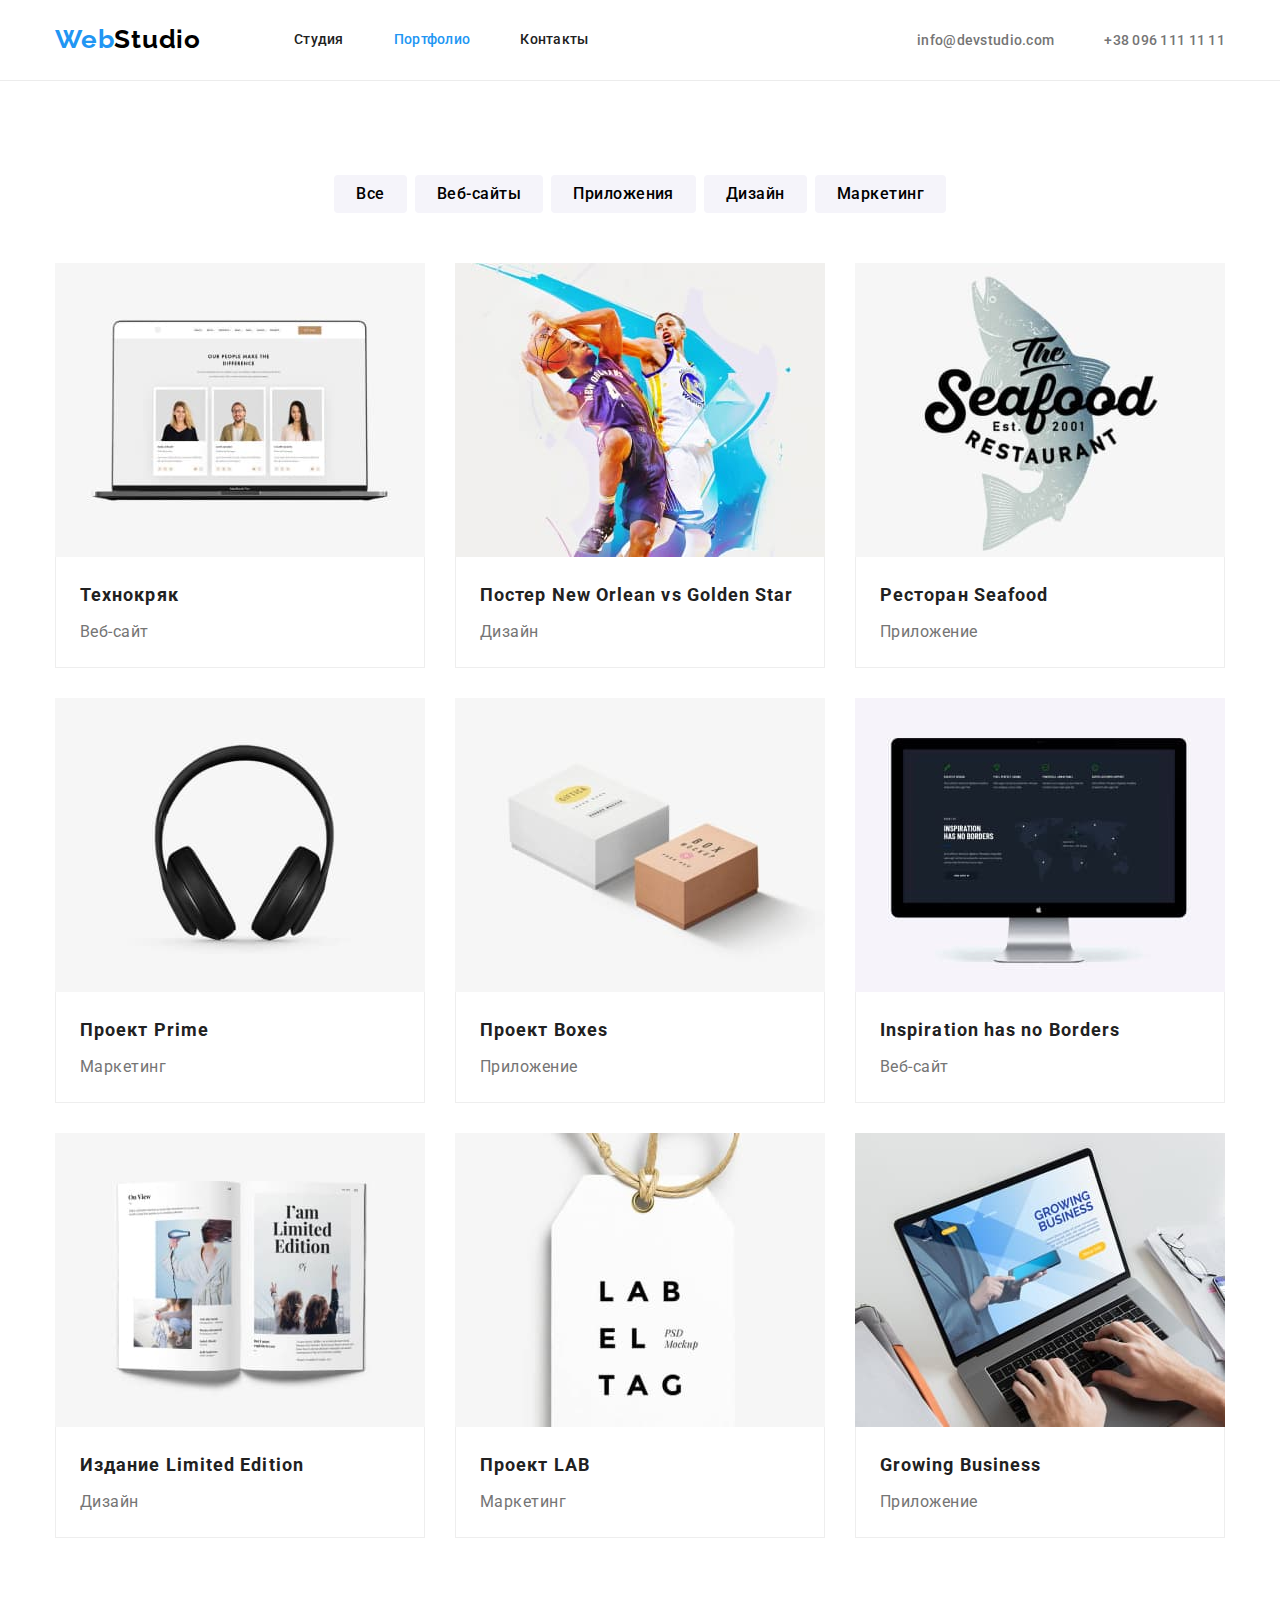
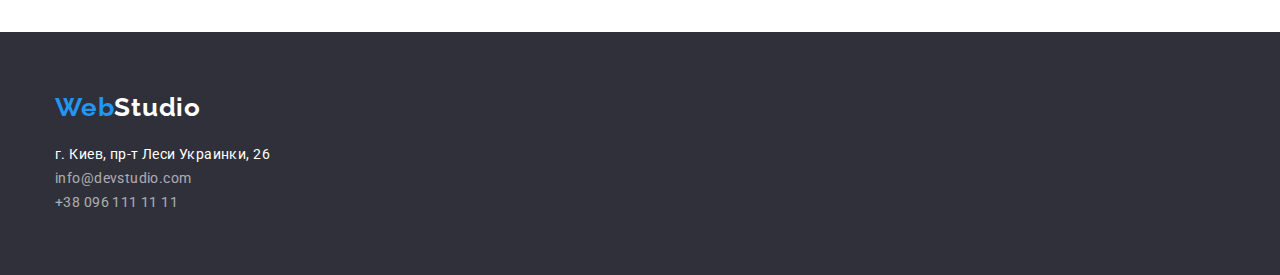
==== commit 7a8e9cbd: "Виправляє помилки ДЗ№3" ====
--- a/portfolio.html
+++ b/portfolio.html
@@ -19,7 +19,7 @@
   </head>
   <body>
     <!--Шапка-->
-    <header>
+    <header class="head-border">
       <div class="container">
         <div class="header">
           <!--Навигация на странице-->
@@ -52,151 +52,140 @@
 
     <!--Портфолио-->
     <main>
-      <section>
-        <div class="portfolio-galery">
-          <div class="container">
-            <!--Заголовок, который должен быть в контексте, но будет скрыт в CSS-->
-            <h1 class="portfolio visually-hidden">Наши работы</h1>
-            <!--Заголовок, который должен быть в контексте, но будет скрыт в CSS-->
-            <ul class="buttons">
-              <li>
-                <button class="portfolio-button" type="button">Все</button>
-              </li>
-              <li>
-                <button class="portfolio-button" type="button">
-                  Веб-сайты
-                </button>
-              </li>
-              <li>
-                <button class="portfolio-button" type="button">
-                  Приложения
-                </button>
-              </li>
-              <li>
-                <button class="portfolio-button" type="button">Дизайн</button>
-              </li>
-              <li>
-                <button class="portfolio-button" type="button">
-                  Маркетинг
-                </button>
-              </li>
-            </ul>
-          </div>
-
-          <div class="container">
-            <ul class="card-flex">
-              <li class="card-element">
-                <img
-                  src="./images/portphoto1.jpg"
-                  alt="Ноутбук с открытым сайтом"
-                  width="370"
-                  height="294"
-                />
-                <div class="portfolio-description">
-                  <h2 class="portfolio-title">Технокряк</h2>
-                  <p class="portfolio-subtitle">Веб-сайт</p>
-                </div>
-              </li>
-              <li class="card-element">
-                <img
-                  src="./images/portphoto2.jpg"
-                  alt="Два баскетболиста соревнуются за мяч"
-                  width="370"
-                  height="294"
-                />
-                <div class="portfolio-description">
-                  <h2 class="portfolio-title">
-                    Постер New Orlean vs Golden Star
-                  </h2>
-                  <p class="portfolio-subtitle">Дизайн</p>
-                </div>
-              </li>
-              <li class="card-element">
-                <img
-                  src="./images/portphoto3.jpg"
-                  alt="Логотип рыбного ресторана"
-                  width="370"
-                  height="294"
-                />
-                <div class="portfolio-description">
-                  <h2 class="portfolio-title">Ресторан Seafood</h2>
-                  <p class="portfolio-subtitle">Приложение</p>
-                </div>
-              </li>
-              <li class="card-element">
-                <img
-                  src="./images/portphoto4.jpg"
-                  alt="Наушники"
-                  width="370"
-                  height="294"
-                />
-                <div class="portfolio-description">
-                  <h2 class="portfolio-title">Проект Prime</h2>
-                  <p class="portfolio-subtitle">Маркетинг</p>
-                </div>
-              </li>
-              <li class="card-element">
-                <img
-                  src="./images/portphoto5.jpg"
-                  alt="Две коробки"
-                  width="370"
-                  height="294"
-                />
-                <div class="portfolio-description">
-                  <h2 class="portfolio-title">Проект Boxes</h2>
-                  <p class="portfolio-subtitle">Приложение</p>
-                </div>
-              </li>
-              <li class="card-element">
-                <img
-                  src="./images/portphoto6.jpg"
-                  alt="Аймак"
-                  width="370"
-                  height="294"
-                />
-                <div class="portfolio-description">
-                  <h2 class="portfolio-title">Inspiration has no Borders</h2>
-                  <p class="portfolio-subtitle">Веб-сайт</p>
-                </div>
-              </li>
-              <li class="card-element">
-                <img
-                  src="./images/portphoto7.jpg"
-                  alt="Открытый журнал"
-                  width="370"
-                  height="294"
-                />
-                <div class="portfolio-description">
-                  <h2 class="portfolio-title">Издание Limited Edition</h2>
-                  <p class="portfolio-subtitle">Дизайн</p>
-                </div>
-              </li>
-              <li class="card-element">
-                <img
-                  src="./images/portphoto8.jpg"
-                  alt="Вещевая бирка с названием"
-                  width="370"
-                  height="294"
-                />
-                <div class="portfolio-description">
-                  <h2 class="portfolio-title">Проект LAB</h2>
-                  <p class="portfolio-subtitle">Маркетинг</p>
-                </div>
-              </li>
-              <li class="card-element">
-                <img
-                  src="./images/portphoto9.jpg"
-                  alt="Ноутбук на котором печатает человек"
-                  width="370"
-                  height="294"
-                />
-                <div class="portfolio-description">
-                  <h2 class="portfolio-title">Growing Business</h2>
-                  <p class="portfolio-subtitle">Приложение</p>
-                </div>
-              </li>
-            </ul>
-          </div>
+      <section class="portfolio-galery">
+        <div class="container">
+          <h1 class="portfolio visually-hidden">Наши работы</h1>
+          <!--Заголовок, который должен быть в контексте, но будет скрыт в CSS-->
+          <ul class="buttons">
+            <li>
+              <button class="portfolio-button" type="button">Все</button>
+            </li>
+            <li>
+              <button class="portfolio-button" type="button">Веб-сайты</button>
+            </li>
+            <li>
+              <button class="portfolio-button" type="button">Приложения</button>
+            </li>
+            <li>
+              <button class="portfolio-button" type="button">Дизайн</button>
+            </li>
+            <li>
+              <button class="portfolio-button" type="button">Маркетинг</button>
+            </li>
+          </ul>
+
+          <ul class="card-flex">
+            <li class="card-element">
+              <img
+                src="./images/portphoto1.jpg"
+                alt="Ноутбук с открытым сайтом"
+                width="370"
+                height="294"
+              />
+              <div class="portfolio-description">
+                <h2 class="portfolio-title">Технокряк</h2>
+                <p class="portfolio-subtitle">Веб-сайт</p>
+              </div>
+            </li>
+            <li class="card-element">
+              <img
+                src="./images/portphoto2.jpg"
+                alt="Два баскетболиста соревнуются за мяч"
+                width="370"
+                height="294"
+              />
+              <div class="portfolio-description">
+                <h2 class="portfolio-title">
+                  Постер New Orlean vs Golden Star
+                </h2>
+                <p class="portfolio-subtitle">Дизайн</p>
+              </div>
+            </li>
+            <li class="card-element">
+              <img
+                src="./images/portphoto3.jpg"
+                alt="Логотип рыбного ресторана"
+                width="370"
+                height="294"
+              />
+              <div class="portfolio-description">
+                <h2 class="portfolio-title">Ресторан Seafood</h2>
+                <p class="portfolio-subtitle">Приложение</p>
+              </div>
+            </li>
+            <li class="card-element">
+              <img
+                src="./images/portphoto4.jpg"
+                alt="Наушники"
+                width="370"
+                height="294"
+              />
+              <div class="portfolio-description">
+                <h2 class="portfolio-title">Проект Prime</h2>
+                <p class="portfolio-subtitle">Маркетинг</p>
+              </div>
+            </li>
+            <li class="card-element">
+              <img
+                src="./images/portphoto5.jpg"
+                alt="Две коробки"
+                width="370"
+                height="294"
+              />
+              <div class="portfolio-description">
+                <h2 class="portfolio-title">Проект Boxes</h2>
+                <p class="portfolio-subtitle">Приложение</p>
+              </div>
+            </li>
+            <li class="card-element">
+              <img
+                src="./images/portphoto6.jpg"
+                alt="Аймак"
+                width="370"
+                height="294"
+              />
+              <div class="portfolio-description">
+                <h2 class="portfolio-title">Inspiration has no Borders</h2>
+                <p class="portfolio-subtitle">Веб-сайт</p>
+              </div>
+            </li>
+            <li class="card-element">
+              <img
+                src="./images/portphoto7.jpg"
+                alt="Открытый журнал"
+                width="370"
+                height="294"
+              />
+              <div class="portfolio-description">
+                <h2 class="portfolio-title">Издание Limited Edition</h2>
+                <p class="portfolio-subtitle">Дизайн</p>
+              </div>
+            </li>
+            <li class="card-element">
+              <img
+                src="./images/portphoto8.jpg"
+                alt="Вещевая бирка с названием"
+                width="370"
+                height="294"
+              />
+              <div class="portfolio-description">
+                <h2 class="portfolio-title">Проект LAB</h2>
+                <p class="portfolio-subtitle">Маркетинг</p>
+              </div>
+            </li>
+            <li class="card-element">
+              <img
+                src="./images/portphoto9.jpg"
+                alt="Ноутбук на котором печатает человек"
+                width="370"
+                height="294"
+              />
+              <div class="portfolio-description">
+                <h2 class="portfolio-title">Growing Business</h2>
+                <p class="portfolio-subtitle">Приложение</p>
+              </div>
+            </li>
+          </ul>
         </div>
       </section>
     </main>
--- a/css/styles.css
+++ b/css/styles.css
@@ -46,7 +46,9 @@
 img {
   display: block;
 }
-
+.head-border {
+  border-bottom: 1px solid #ececec;
+}
 .container {
   width: 1200px;
   padding: 0 15px;
@@ -71,6 +73,7 @@
   color: var(--text-color-black);
   line-height: 1.19;
   padding: 24px 0 25px;
+  margin-right: 68px;
 }
 
 .logo span {
@@ -319,6 +322,10 @@
   padding: 0;
 }
 
+.footer-list li:not(:last-child) {
+  margin-bottom: 9px;
+}
+
 .footer-address {
   color: var(--text-color-white);
   font-style: normal;
@@ -326,7 +333,6 @@
   letter-spacing: 0.03em;
   line-height: 1.71;
   display: inline-block;
-  margin-bottom: 9px;
 }
 
 .footer-address:hover,
@@ -345,7 +351,6 @@
 }
 .mail {
   display: inline-block;
-  margin-bottom: 9px;
 }
 
 .tel {
@@ -365,13 +370,9 @@
   padding-bottom: 94px;
 }
 
-/* .portfolio {
-  display: none;
-} */
-
 .buttons {
   display: flex;
-  padding-bottom: 50px;
+  margin-bottom: 50px;
   justify-content: center;
 }
 
